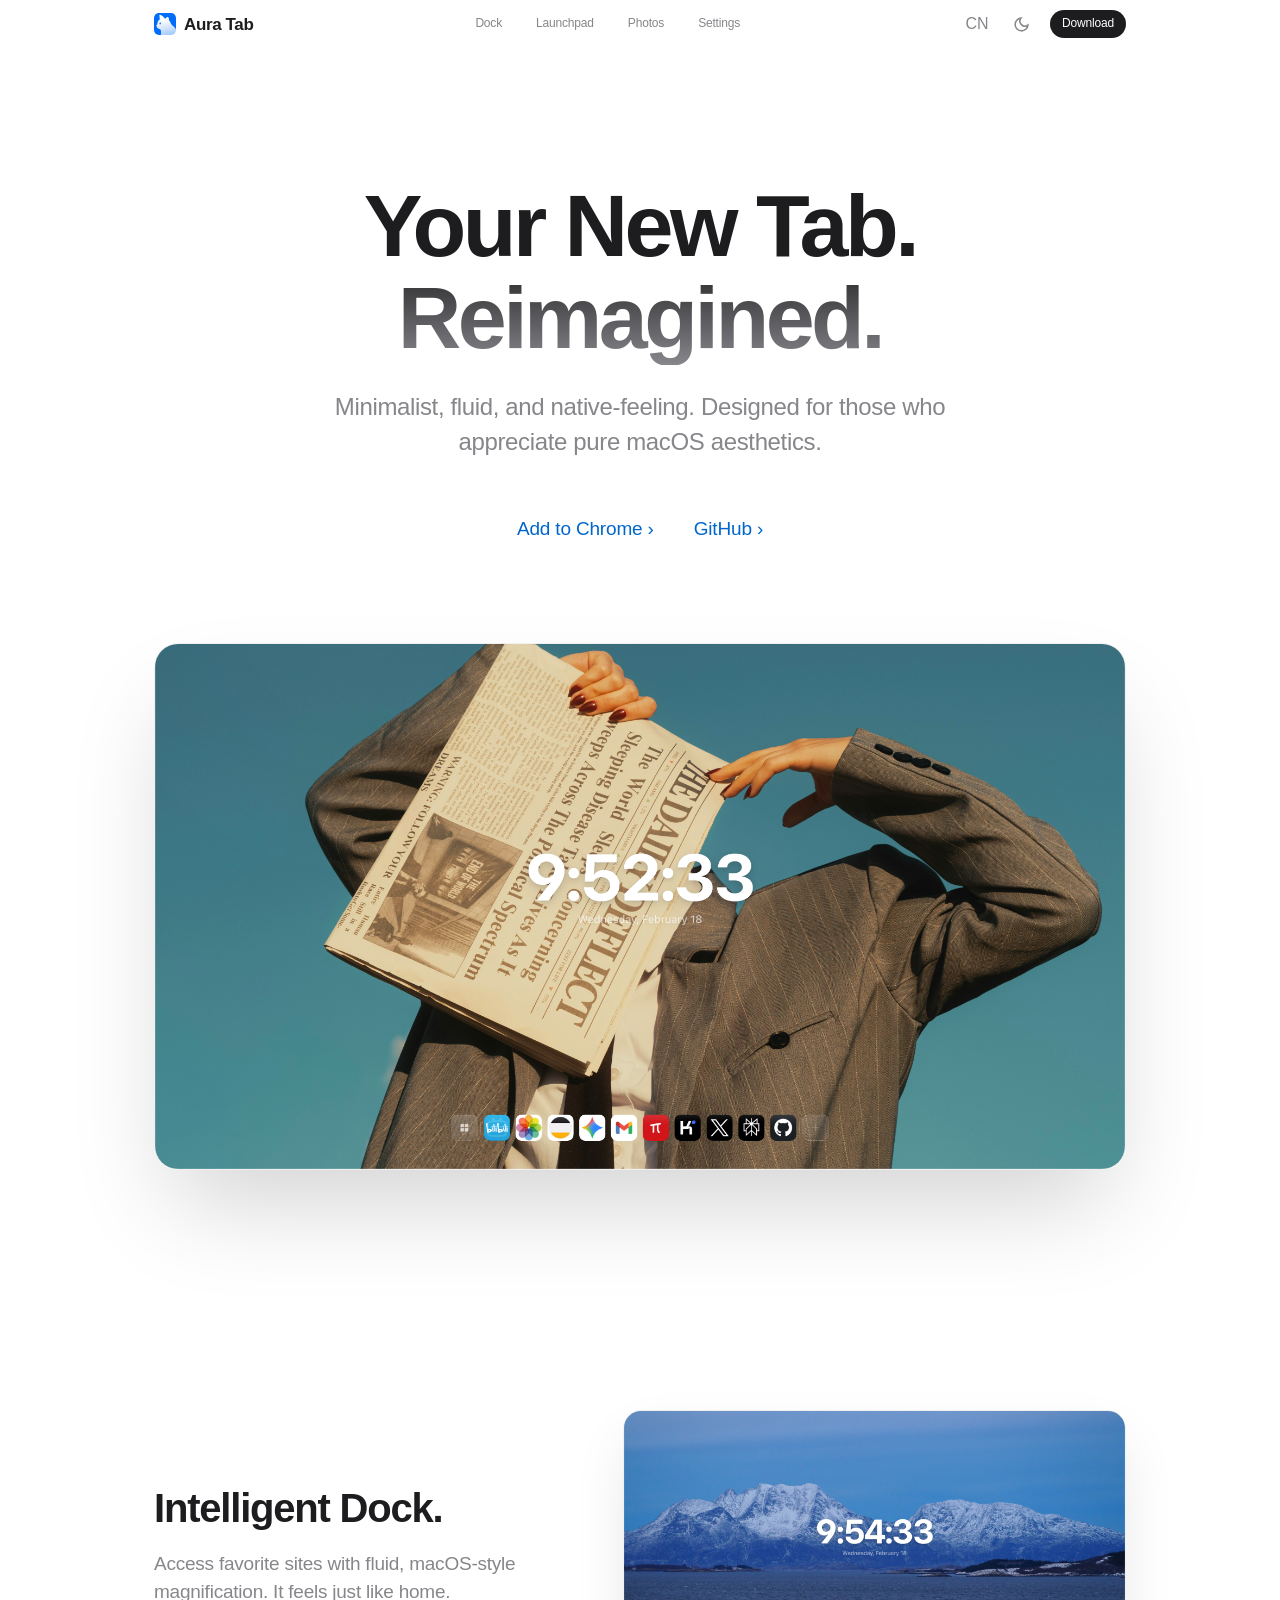
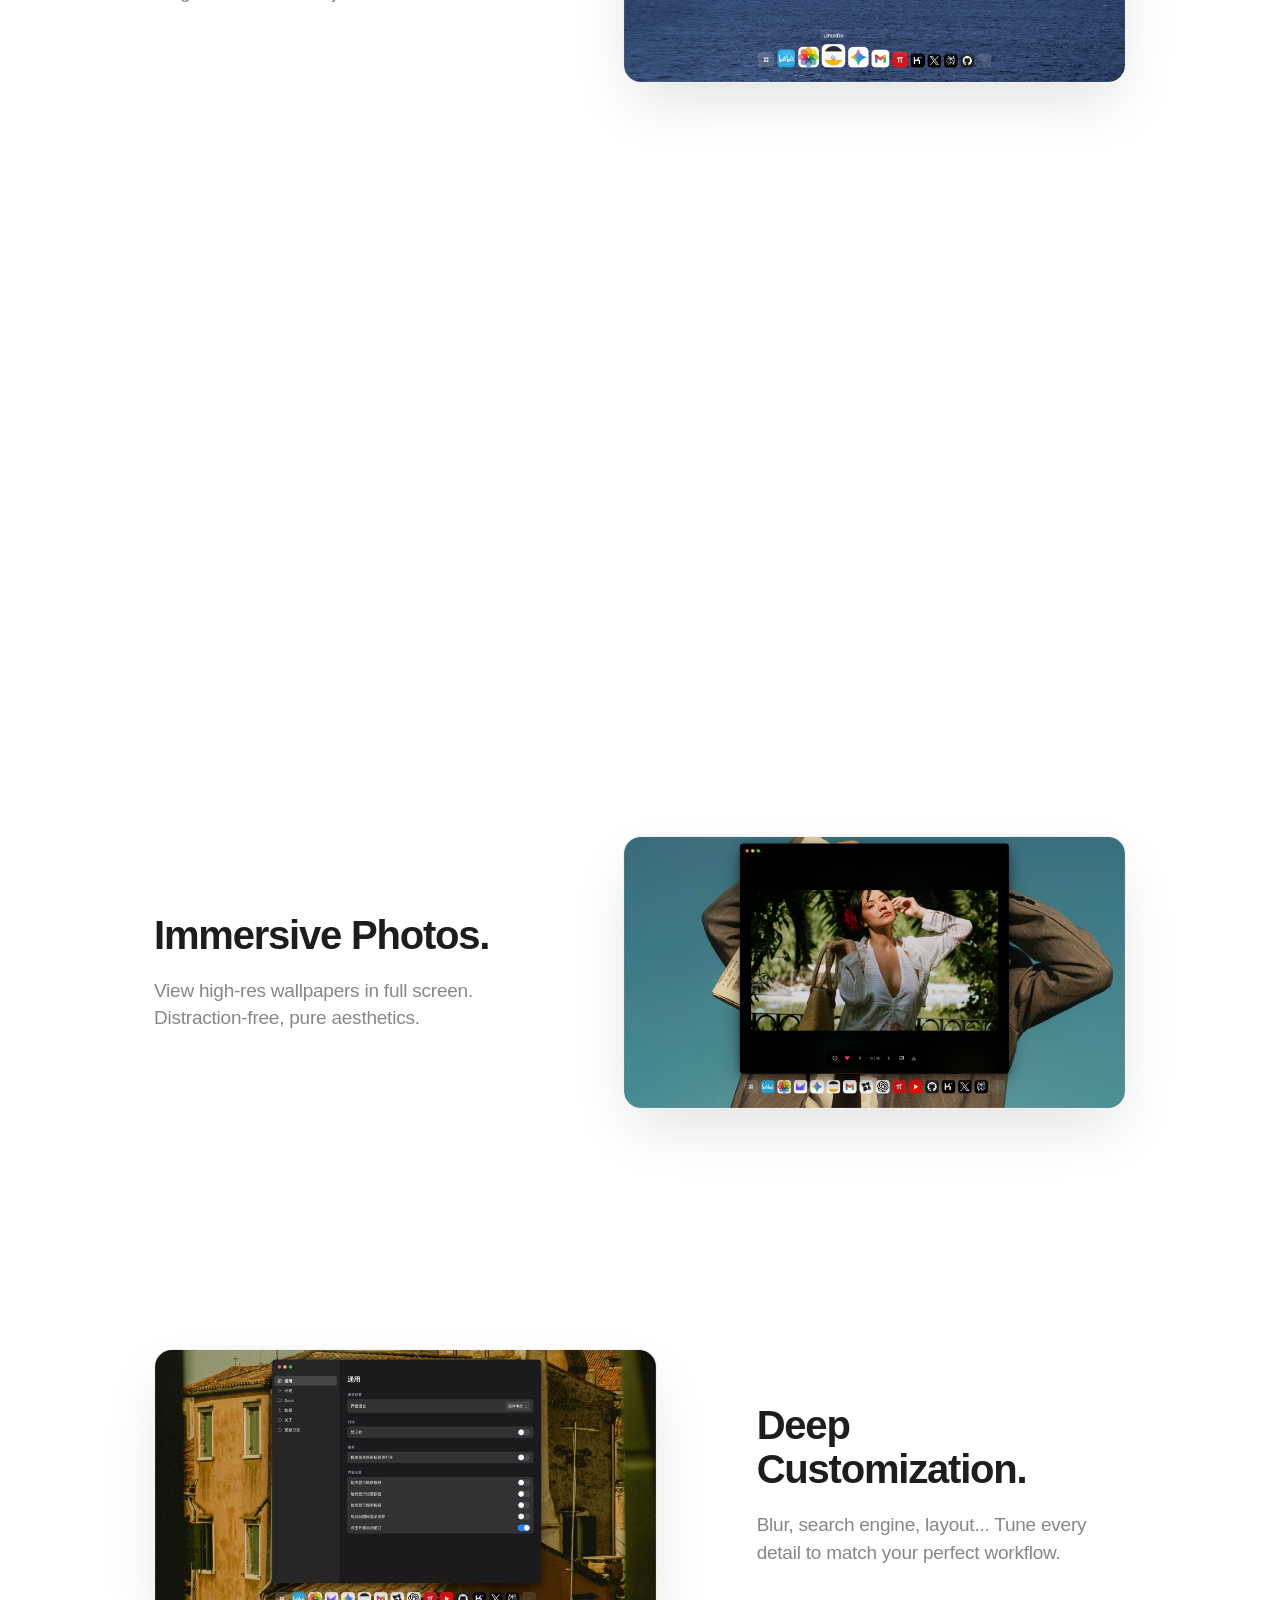
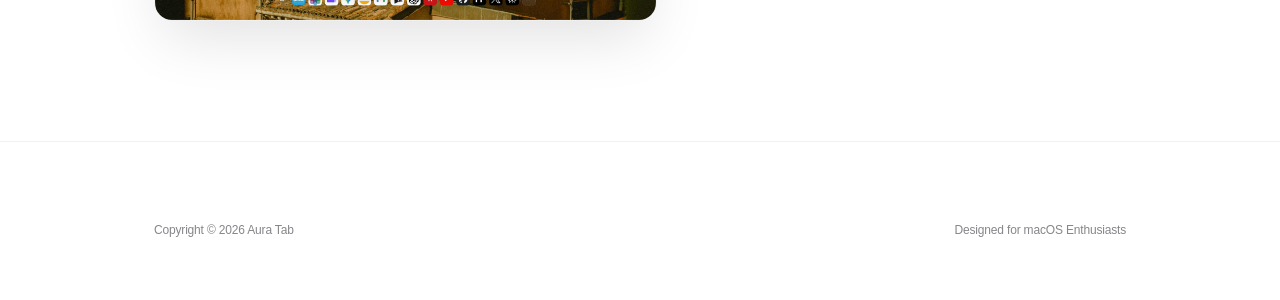
==== docs/index.html @ 36168f56 "初始化项目开始第一个版本" ====
<!DOCTYPE html>
<html lang="en">
<head>
    <meta charset="UTF-8">
    <meta name="viewport" content="width=device-width, initial-scale=1.0">
    <title>Aura Tab — Reimagining Your New Tab</title>
    <meta name="description" content="A minimalist, native-feeling New Tab extension for macOS lovers.">
    <meta name="robots" content="index,follow">
    <!-- Absolute URLs below must match the deployed docs origin (e.g. GitHub Pages). Update if the site moves. -->
    <link rel="canonical" href="https://nil-byte.github.io/aura-tab/docs/index.html">
    <meta name="theme-color" content="#ffffff" media="(prefers-color-scheme: light)">
    <meta name="theme-color" content="#000000" media="(prefers-color-scheme: dark)">

    <meta property="og:type" content="website">
    <meta property="og:locale" content="en_US">
    <meta property="og:locale:alternate" content="zh_CN">
    <meta property="og:url" content="https://nil-byte.github.io/aura-tab/docs/index.html">
    <meta property="og:title" content="Aura Tab — Reimagining Your New Tab">
    <meta property="og:description" content="A minimalist, native-feeling New Tab extension for macOS lovers.">
    <meta property="og:image" content="https://nil-byte.github.io/aura-tab/docs/images/desktop.png">

    <meta name="twitter:card" content="summary_large_image">
    <meta name="twitter:title" content="Aura Tab — Reimagining Your New Tab">
    <meta name="twitter:description" content="A minimalist, native-feeling New Tab extension for macOS lovers.">
    <meta name="twitter:image" content="https://nil-byte.github.io/aura-tab/docs/images/desktop.png">

    <link rel="icon" type="image/png" href="images/icon128.png">
    <link rel="apple-touch-icon" href="images/icon128.png">

    <style>
        :root {
            --bg: #ffffff;
            --fg: #1d1d1f;
            --gray: #86868b;
            --link: #0066cc;
            --nav-bg: rgba(255, 255, 255, 0.7);
            --border: rgba(0,0,0,0.06);
            --blur: saturate(180%) blur(20px);
            --font: -apple-system, BlinkMacSystemFont, "SF Pro Display", "SF Pro Text", "Helvetica Neue", Arial, sans-serif;
            --ease: cubic-bezier(0.2, 0.8, 0.2, 1);
            --max-w: 1020px;
        }

        [data-theme="dark"] {
            --bg: #000000;
            --fg: #f5f5f7;
            --gray: #86868b;
            --link: #2997ff;
            --nav-bg: rgba(0, 0, 0, 0.7);
            --border: rgba(255,255,255,0.12);
        }

        * { margin: 0; padding: 0; box-sizing: border-box; }
        html { scroll-behavior: smooth; scroll-padding-top: 80px; }

        .docs-skip-link {
            position: absolute;
            left: -9999px;
            z-index: 100000;
            padding: 12px 16px;
            background: var(--fg);
            color: var(--bg);
            font-size: 14px;
            border-radius: 8px;
        }
        .docs-skip-link:focus {
            left: 16px;
            top: 12px;
        }
        
        body {
            font-family: var(--font);
            background-color: var(--bg);
            color: var(--fg);
            -webkit-font-smoothing: antialiased;
            overflow-x: hidden;
            line-height: 1.47059;
            letter-spacing: -0.011em;
        }

        a { text-decoration: none; color: inherit; transition: all 0.3s var(--ease); }
        img { display: block; width: 100%; height: auto; }

        /* ===== Advanced Nav ===== */
        nav {
            position: fixed;
            top: 0; left: 0; right: 0;
            height: 48px;
            background: transparent;
            z-index: 9999;
            transition:
                background-color 0.35s var(--ease),
                border-color 0.35s var(--ease),
                box-shadow 0.35s var(--ease);
        }

        nav.scrolled {
            background: var(--nav-bg);
            backdrop-filter: var(--blur); -webkit-backdrop-filter: var(--blur);
            border-bottom: 0.5px solid var(--border);
        }

        .nav-content {
            max-width: var(--max-w);
            margin: 0 auto; height: 100%;
            display: flex; justify-content: space-between; align-items: center;
            padding: 0 24px;
        }

        .nav-brand {
            font-size: 17px; font-weight: 600; letter-spacing: -0.022em;
            display: flex; align-items: center; gap: 8px;
        }
        .nav-brand img { width: 22px; height: 22px; border-radius: 5px; }
        
        .nav-items {
            display: flex; gap: 34px;
            font-size: 12px; color: var(--gray); font-weight: 400;
        }
        .nav-items a:hover { color: var(--fg); }

        .nav-right { display: flex; align-items: center; gap: 14px; }
        
        .icon-btn {
            cursor: pointer; width: 30px; height: 30px;
            display: flex; align-items: center; justify-content: center;
            border-radius: 50%; color: var(--gray);
            transition: color 0.2s var(--ease), background-color 0.2s var(--ease);
            border: none;
            background: transparent;
            padding: 0;
            font: inherit;
        }
        .icon-btn:hover { color: var(--fg); background: rgba(0,0,0,0.04); }
        [data-theme="dark"] .icon-btn:hover { background: rgba(255,255,255,0.08); }
        .icon-btn svg { width: 17px; height: 17px; stroke-width: 2.2; }

        @media (prefers-reduced-motion: reduce) {
            html { scroll-behavior: auto; }
            nav { transition: none; }
            .reveal { transition: none !important; opacity: 1 !important; transform: none !important; }
            .reveal.visible { transform: none !important; }
            .hero-image { transition: none !important; }
            .feature-media img { transition: none !important; }
            .feature-row:hover .feature-media img {
                transform: none;
                box-shadow: 0 25px 60px -10px rgba(0,0,0,0.12);
            }
            .cta-pill:hover { transform: none; }
        }

        .cta-pill { 
            font-size: 12px; font-weight: 500;
            background: var(--fg); color: var(--bg);
            padding: 5px 12px; border-radius: 100px;
        }
        .cta-pill:hover { transform: scale(1.04); opacity: 0.9; }

        /* ===== Hero Section ===== */
        .hero {
            padding-top: 180px; padding-bottom: 120px;
            text-align: center; max-width: var(--max-w);
            margin: 0 auto; padding-left: 24px; padding-right: 24px;
        }

        .hero h1 {
            font-size: clamp(48px, 10vw, 88px);
            font-weight: 700; letter-spacing: -0.04em; line-height: 1.05;
            margin-bottom: 24px; text-wrap: balance;
            background: linear-gradient(180deg, var(--fg) 40%, var(--gray) 100%);
            -webkit-background-clip: text; -webkit-text-fill-color: transparent;
        }

        .hero p {
            font-size: clamp(20px, 2.5vw, 24px); color: var(--gray);
            max-width: 680px; margin: 0 auto 56px;
            letter-spacing: -0.015em; font-weight: 400;
        }

        .hero-links {
            display: flex; gap: 40px; justify-content: center;
            font-size: 19px; font-weight: 500; margin-bottom: 100px;
        }
        .hero-links a { color: var(--link); display: flex; align-items: center; gap: 4px; }
        .hero-links a:hover { opacity: 0.7; }

        .hero-image {
            margin: 0 auto; border-radius: 24px;
            box-shadow: 0 50px 100px -20px rgba(0,0,0,0.18);
            border: 0.5px solid var(--border); overflow: hidden;
            transition: transform 1s var(--ease);
        }

        /* ===== Zig-zag Features ===== */
        .feature-section {
            padding: 120px 0; max-width: var(--max-w);
            margin: 0 auto; padding-left: 24px; padding-right: 24px;
        }

        .feature-row {
            display: flex; align-items: center; gap: 100px;
            margin-bottom: 240px;
        }
        .feature-row:last-child { margin-bottom: 0; }
        .feature-row.reverse { flex-direction: row-reverse; }

        .feature-text { flex: 0 0 38%; }
        .feature-media { flex: 1; position: relative; }

        .feature-text h2 {
            font-size: 40px; font-weight: 700;
            letter-spacing: -0.03em; margin-bottom: 20px; line-height: 1.1;
        }
        
        .feature-text p {
            font-size: 19px; color: var(--gray); font-weight: 400;
            letter-spacing: -0.012em; line-height: 1.47;
        }

        .feature-media img {
            border-radius: 18px;
            box-shadow: 0 25px 60px -10px rgba(0,0,0,0.12);
            border: 0.5px solid var(--border);
            transition: all 1.2s var(--ease);
        }
        
        .feature-row:hover .feature-media img {
            transform: translateY(-12px) scale(1.015);
            box-shadow: 0 40px 80px -15px rgba(0,0,0,0.18);
        }

        /* ===== Footer ===== */
        footer {
            border-top: 0.5px solid var(--border);
            padding: 80px 0 60px;
            font-size: 12px; color: var(--gray);
        }
        .footer-content {
            max-width: var(--max-w); margin: 0 auto;
            padding: 0 24px; display: flex; justify-content: space-between;
        }

        /* ===== Advanced Reveal ===== */
        .reveal {
            opacity: 0;
            transform: translateY(50px) scale(0.985);
            transition: opacity 1.4s var(--ease), transform 1.2s var(--ease);
        }
        .reveal.visible {
            opacity: 1;
            transform: translateY(0) scale(1);
        }

        /* i18n */
        [data-lang="zh"] { display: none; }
        body.zh [data-lang="en"] { display: none; }
        body.zh [data-lang="zh"] { display: block; }

        @media (max-width: 860px) {
            .nav-items { display: none; }
            .feature-row, .feature-row.reverse { flex-direction: column; gap: 40px; text-align: left; margin-bottom: 140px; }
            .hero h1 { font-size: 48px; }
        }
    </style>
</head>
<body>

    <a href="#main-content" class="docs-skip-link" data-lang="en">Skip to content</a>
    <a href="#main-content" class="docs-skip-link" data-lang="zh">跳到主内容</a>

    <nav id="navbar" aria-label="Primary">
        <div class="nav-content">
            <div class="nav-brand">
                <img src="images/icon128.png" alt="Aura Tab">
                <span>Aura Tab</span>
            </div>
            <div class="nav-items">
                <a href="#dock">Dock</a>
                <a href="#launchpad" data-lang="en">Launchpad</a><a href="#launchpad" data-lang="zh">启动台</a>
                <a href="#photos" data-lang="en">Photos</a><a href="#photos" data-lang="zh">照片</a>
                <a href="#settings" data-lang="en">Settings</a><a href="#settings" data-lang="zh">设置</a>
            </div>
            <div class="nav-right">
                <button type="button" class="icon-btn" id="langBtn" aria-label="Switch language">
                    <span aria-hidden="true">CN</span>
                </button>
                <button type="button" class="icon-btn" id="themeBtn" aria-label="Toggle color theme">
                    <svg class="sun-icon" aria-hidden="true" viewBox="0 0 24 24" fill="none" stroke="currentColor" style="display:none;">
                        <circle cx="12" cy="12" r="4.5"></circle>
                        <path d="M12 1v2M12 21v2M4.22 4.22l1.42 1.42M18.36 18.36l1.42 1.42M1 12h2M21 12h2M4.22 19.78l1.42-1.42M18.36 5.64l1.42-1.42"></path>
                    </svg>
                    <svg class="moon-icon" aria-hidden="true" viewBox="0 0 24 24" fill="none" stroke="currentColor">
                        <path d="M21 12.79A9 9 0 1 1 11.21 3 7 7 0 0 0 21 12.79z"></path>
                    </svg>
                </button>
                <a href="https://chromewebstore.google.com/detail/adeamimoopnlcflnpjgcfmebboajlkja" target="_blank" class="cta-pill">
                    <span data-lang="en">Download</span>
                    <span data-lang="zh">下载</span>
                </a>
            </div>
        </div>
    </nav>

    <main id="main-content">
    <!-- Hero -->
    <section class="hero reveal" aria-label="Introduction">
        <h1 data-lang="en">Your New Tab.<br>Reimagined.</h1>
        <h1 data-lang="zh">全新标签页。<br>重新想象。</h1>
        
        <p data-lang="en">Minimalist, fluid, and native-feeling. Designed for those who appreciate pure macOS aesthetics.</p>
        <p data-lang="zh">极简、顺滑、原生感。专为追求 macOS 原生美学的你而打造。</p>
        
        <div class="hero-links">
            <a href="https://chromewebstore.google.com/detail/adeamimoopnlcflnpjgcfmebboajlkja" target="_blank">
                <span data-lang="en">Add to Chrome ›</span>
                <span data-lang="zh">添加到 Chrome ›</span>
            </a>
            <a href="https://github.com/nil-byte/aura-tab" target="_blank">GitHub ›</a>
        </div>

        <div class="hero-image">
            <img src="images/desktop.png" alt="Aura Tab">
        </div>
    </section>

    <!-- Features -->
    <section class="feature-section">
        <!-- Dock -->
        <div class="feature-row reveal" id="dock">
            <div class="feature-text">
                <h2 data-lang="en">Intelligent Dock.</h2>
                <h2 data-lang="zh">灵动 Dock。</h2>
                <p data-lang="en">Access favorite sites with fluid, macOS-style magnification. It feels just like home.</p>
                <p data-lang="zh">经典的 macOS 放大动效，让每一次交互都顺滑自然。你的常用网站，触手可及。</p>
            </div>
            <div class="feature-media">
                <img src="images/dock.png" alt="Dock Feature">
            </div>
        </div>

        <!-- Launchpad -->
        <div class="feature-row reverse reveal" id="launchpad">
            <div class="feature-text">
                <h2 data-lang="en">Tidy Launchpad.</h2>
                <h2 data-lang="zh">整洁启动台。</h2>
                <p data-lang="en">Organize bookmarks into folders. Keep your digital life clutter-free and elegant.</p>
                <p data-lang="zh">像管理系统应用一样组织书签。用文件夹归类，还你一个清爽的数字空间。</p>
            </div>
            <div class="feature-media">
                <img src="images/launchpad.png" alt="Launchpad Feature">
            </div>
        </div>

        <!-- Photos -->
        <div class="feature-row reveal" id="photos">
            <div class="feature-text">
                <h2 data-lang="en">Immersive Photos.</h2>
                <h2 data-lang="zh">沉浸式照片。</h2>
                <p data-lang="en">View high-res wallpapers in full screen. Distraction-free, pure aesthetics.</p>
                <p data-lang="zh">全屏欣赏高清壁纸。无干扰、纯净美学。支持 EXIF 信息，让每一帧都是享受。</p>
            </div>
            <div class="feature-media">
                <img src="images/photo.jpg" alt="Photos Feature">
            </div>
        </div>

        <!-- Settings -->
        <div class="feature-row reverse reveal" id="settings">
            <div class="feature-text">
                <h2 data-lang="en">Deep Customization.</h2>
                <h2 data-lang="zh">深度定制。</h2>
                <p data-lang="en">Blur, search engine, layout... Tune every detail to match your perfect workflow.</p>
                <p data-lang="zh">毛玻璃强度、搜索引擎、布局偏好... 每一个细节都由你控制。定制属于你的纯净空间。</p>
            </div>
            <div class="feature-media">
                <img src="images/setting.jpg" alt="Settings Feature">
            </div>
        </div>
    </section>

    </main>

    <footer>
        <div class="footer-content">
            <div>Copyright © 2026 Aura Tab</div>
            <div>Designed for macOS Enthusiasts</div>
        </div>
    </footer>

    <script>
        // Nav scroll: rAF-throttled class toggle (avoid scroll handler doing redundant work)
        const nav = document.getElementById('navbar');
        let navScrollQueued = false;
        function syncNavScrolled() {
            navScrollQueued = false;
            if (window.scrollY > 50) nav.classList.add('scrolled');
            else nav.classList.remove('scrolled');
        }
        window.addEventListener('scroll', () => {
            if (!navScrollQueued) {
                navScrollQueued = true;
                requestAnimationFrame(syncNavScrolled);
            }
        }, { passive: true });

        // Theme Logic
        const themeBtn = document.getElementById('themeBtn');
        const sunIcon = document.querySelector('.sun-icon');
        const moonIcon = document.querySelector('.moon-icon');
        const html = document.documentElement;

        function setTheme(theme) {
            html.setAttribute('data-theme', theme);
            localStorage.setItem('theme', theme);
            if (theme === 'dark') {
                sunIcon.style.display = 'block'; moonIcon.style.display = 'none';
            } else {
                sunIcon.style.display = 'none'; moonIcon.style.display = 'block';
            }
        }

        themeBtn.addEventListener('click', () => {
            const current = html.getAttribute('data-theme') || 'light';
            setTheme(current === 'light' ? 'dark' : 'light');
        });

        const savedTheme = localStorage.getItem('theme');
        if (savedTheme) setTheme(savedTheme);
        else if (window.matchMedia('(prefers-color-scheme: dark)').matches) setTheme('dark');

        // Lang Logic
        const langBtn = document.getElementById('langBtn');
        const langShown = langBtn.querySelector('span[aria-hidden="true"]');
        const body = document.body;

        function applyDocsLang(isZh) {
            document.documentElement.lang = isZh ? 'zh-CN' : 'en';
            langBtn.setAttribute('aria-label', isZh ? 'Switch language to English' : '切换到中文');
        }

        langBtn.addEventListener('click', () => {
            const isZh = body.classList.toggle('zh');
            if (langShown) langShown.textContent = isZh ? 'EN' : 'CN';
            localStorage.setItem('lang', isZh ? 'zh' : 'en');
            applyDocsLang(isZh);
        });
        const storedLang = localStorage.getItem('lang');
        if (storedLang === 'zh') {
            body.classList.add('zh');
            if (langShown) langShown.textContent = 'EN';
            applyDocsLang(true);
        } else if (storedLang === 'en') {
            if (langShown) langShown.textContent = 'CN';
            applyDocsLang(false);
        } else if (navigator.language.startsWith('zh')) {
            body.classList.add('zh');
            if (langShown) langShown.textContent = 'EN';
            applyDocsLang(true);
        } else {
            if (langShown) langShown.textContent = 'CN';
            applyDocsLang(false);
        }

        // Reveal Logic
        const observer = new IntersectionObserver((entries) => {
            entries.forEach(entry => {
                if (entry.isIntersecting) entry.target.classList.add('visible');
            });
        }, { threshold: 0.15 });
        document.querySelectorAll('.reveal').forEach(el => observer.observe(el));
    </script>
</body>
</html>
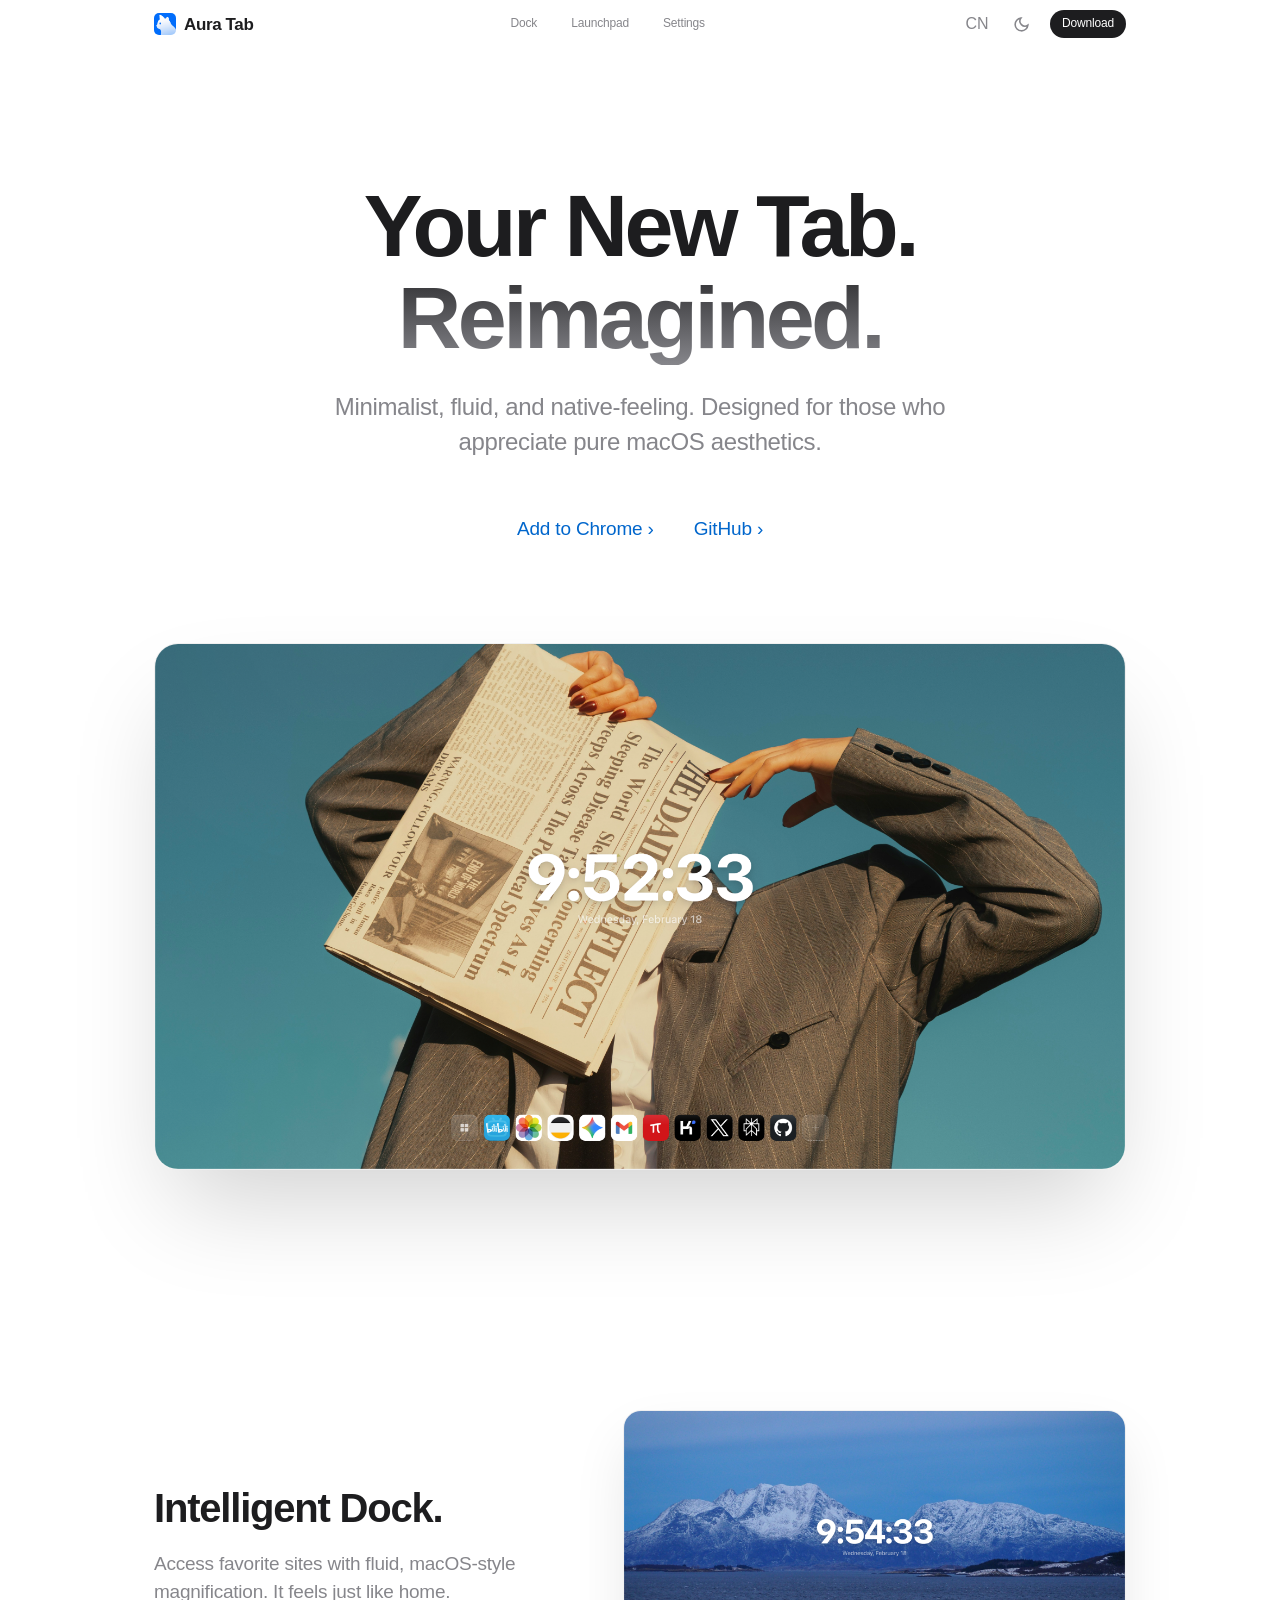
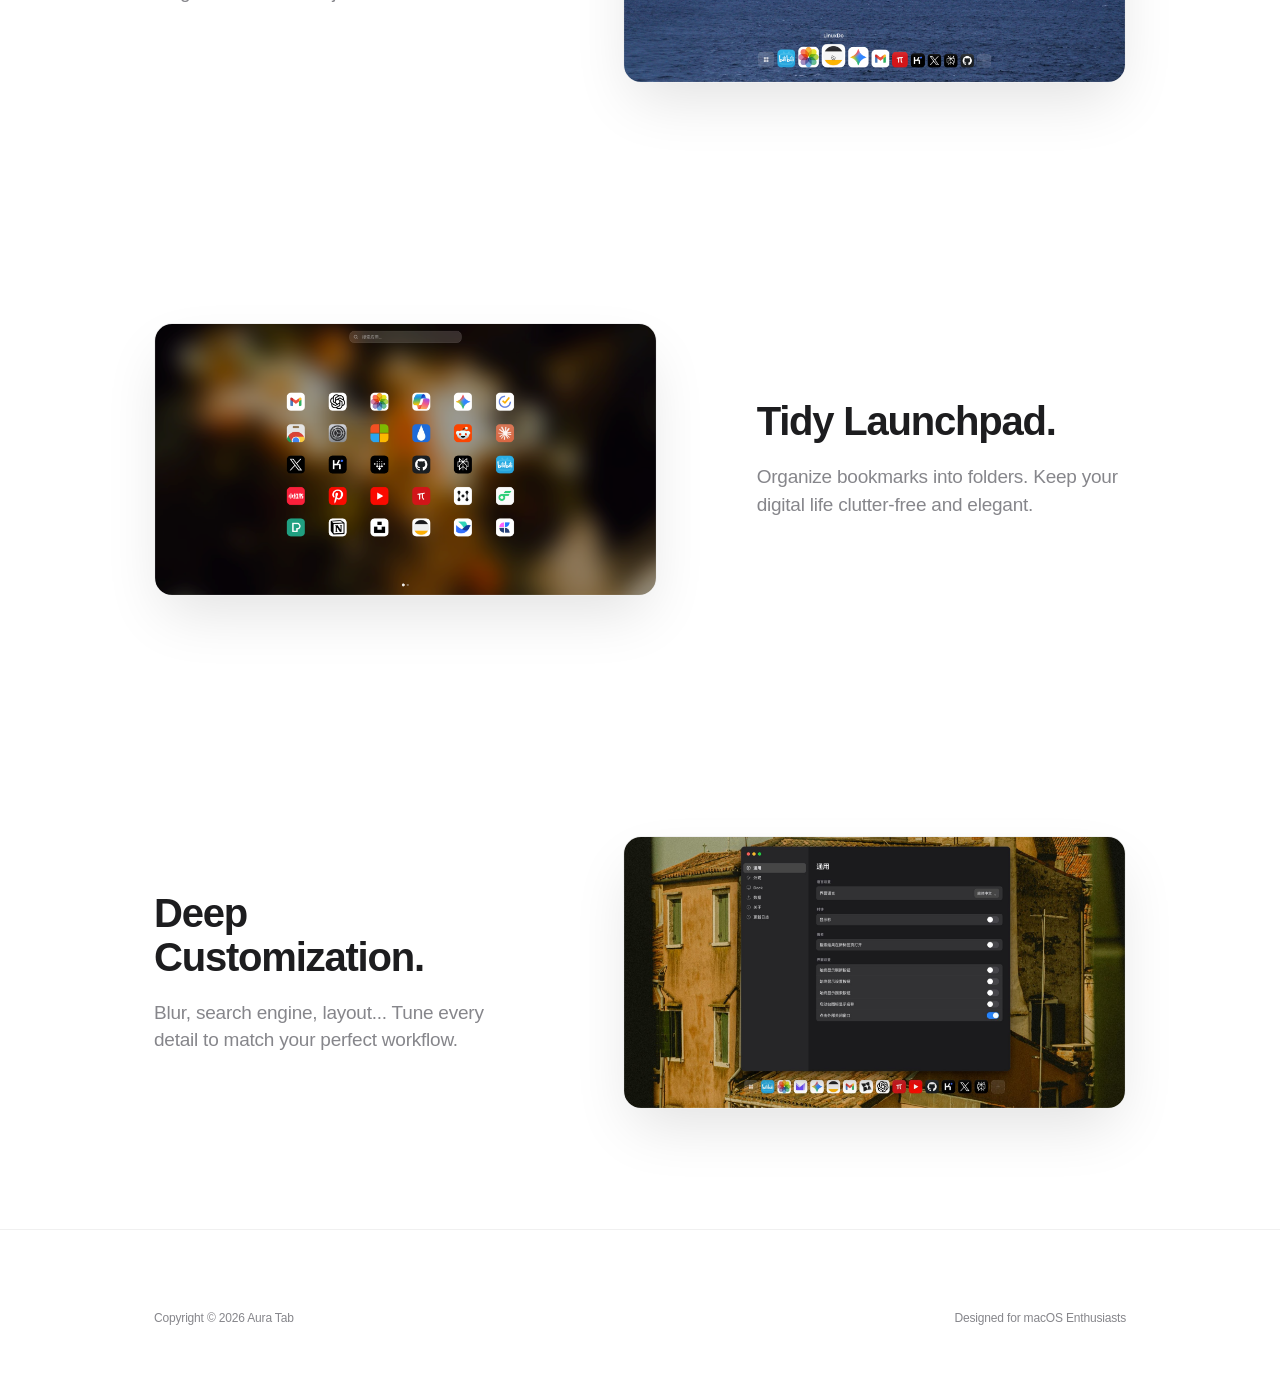
==== commit 2675680f: "删除备份以及相册查看相关功能" ====
--- a/docs/index.html
+++ b/docs/index.html
@@ -277,7 +277,6 @@
             <div class="nav-items">
                 <a href="#dock">Dock</a>
                 <a href="#launchpad" data-lang="en">Launchpad</a><a href="#launchpad" data-lang="zh">启动台</a>
-                <a href="#photos" data-lang="en">Photos</a><a href="#photos" data-lang="zh">照片</a>
                 <a href="#settings" data-lang="en">Settings</a><a href="#settings" data-lang="zh">设置</a>
             </div>
             <div class="nav-right">
@@ -351,21 +350,8 @@
             </div>
         </div>
 
-        <!-- Photos -->
-        <div class="feature-row reveal" id="photos">
-            <div class="feature-text">
-                <h2 data-lang="en">Immersive Photos.</h2>
-                <h2 data-lang="zh">沉浸式照片。</h2>
-                <p data-lang="en">View high-res wallpapers in full screen. Distraction-free, pure aesthetics.</p>
-                <p data-lang="zh">全屏欣赏高清壁纸。无干扰、纯净美学。支持 EXIF 信息，让每一帧都是享受。</p>
-            </div>
-            <div class="feature-media">
-                <img src="images/photo.jpg" alt="Photos Feature">
-            </div>
-        </div>
-
         <!-- Settings -->
-        <div class="feature-row reverse reveal" id="settings">
+        <div class="feature-row reveal" id="settings">
             <div class="feature-text">
                 <h2 data-lang="en">Deep Customization.</h2>
                 <h2 data-lang="zh">深度定制。</h2>
